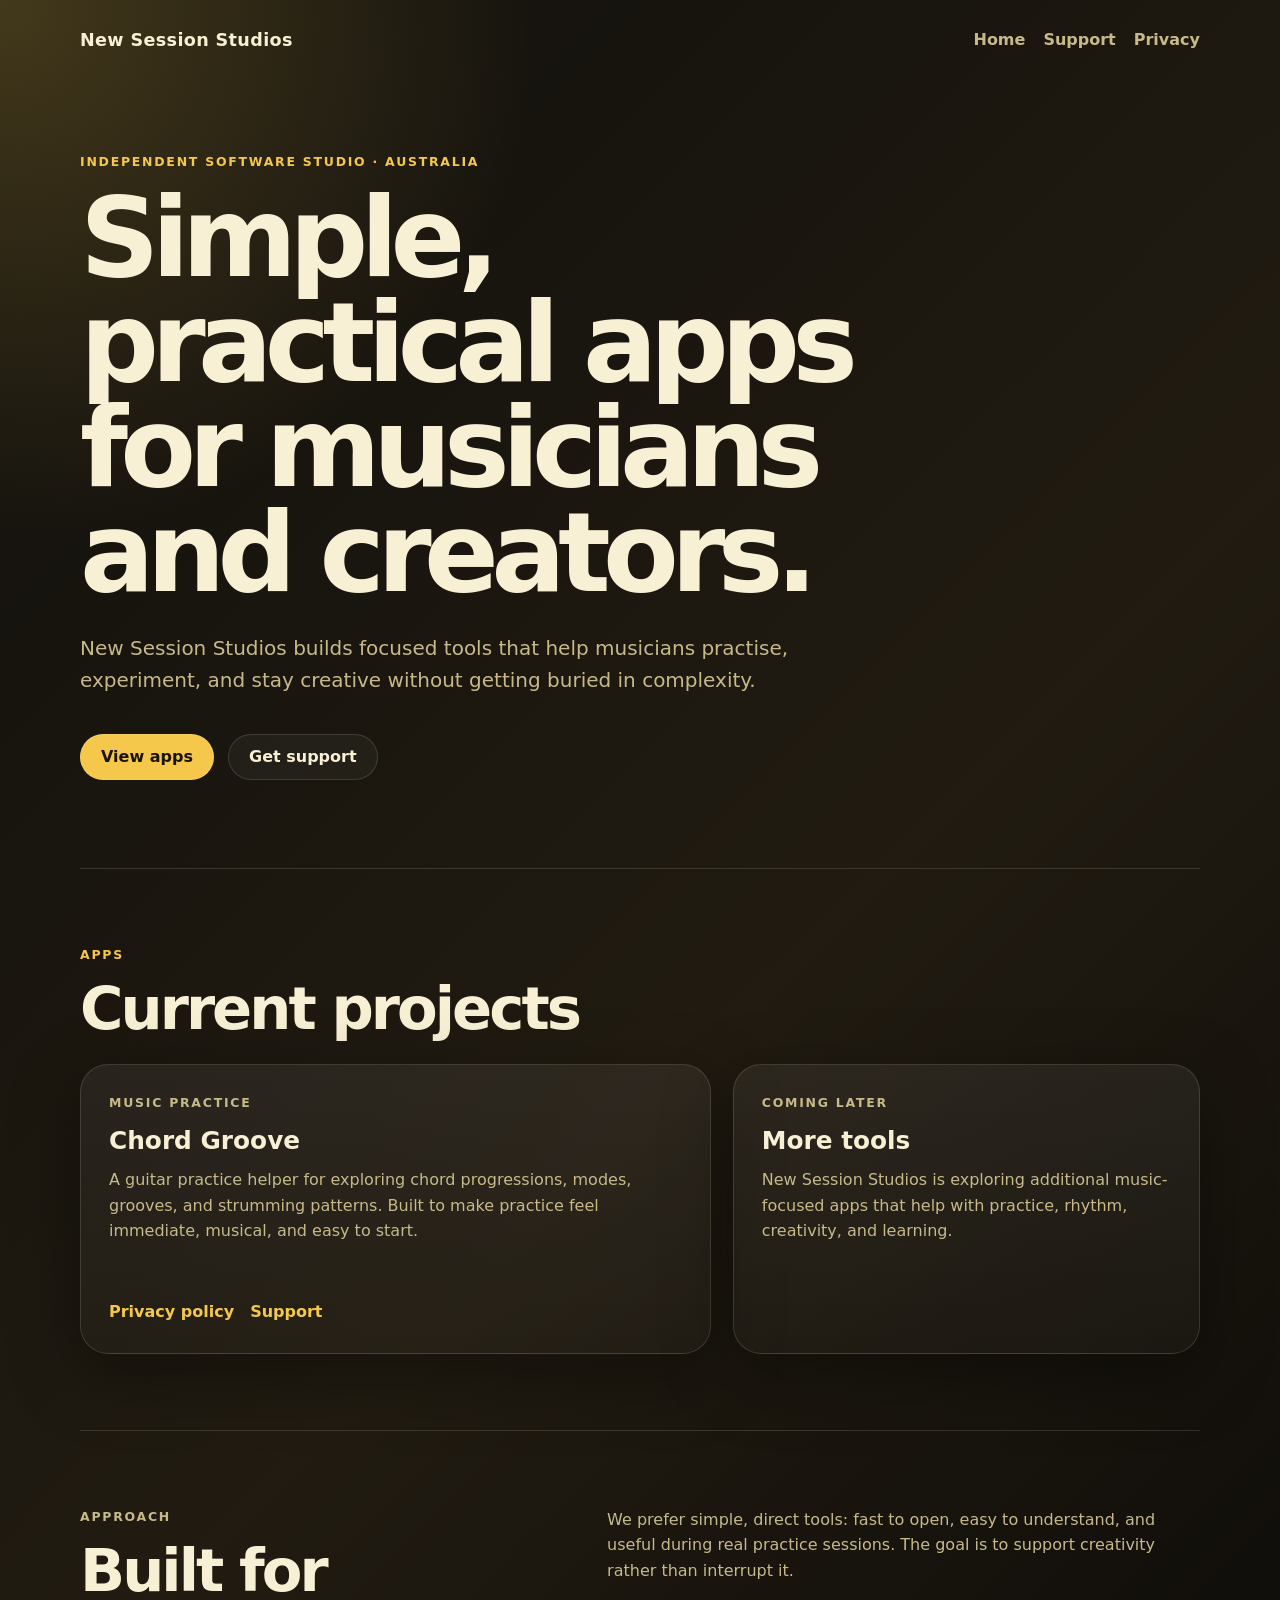
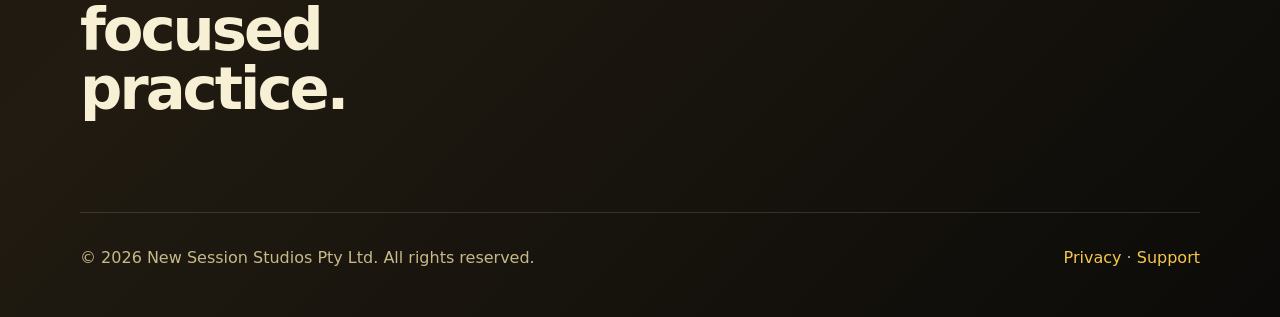
==== index.html @ 8f9f0a63 "initial push" ====
<!DOCTYPE html>
<html lang="en-AU">
<head>
  <meta charset="UTF-8" />
  <meta name="viewport" content="width=device-width, initial-scale=1.0" />
  <meta name="description" content="New Session Studios creates focused music practice tools and creative software for musicians." />
  <title>New Session Studios</title>
  <link rel="stylesheet" href="style.css" />
</head>
<body>
  <header class="site-header">
    <a class="brand" href="index.html">New Session Studios</a>
    <nav aria-label="Main navigation">
      <a href="index.html">Home</a>
      <a href="support.html">Support</a>
      <a href="privacy.html">Privacy</a>
    </nav>
  </header>

  <main>
    <section class="hero">
      <p class="eyebrow">Independent software studio · Australia</p>
      <h1>Simple, practical apps for musicians and creators.</h1>
      <p class="hero-copy">
        New Session Studios builds focused tools that help musicians practise, experiment, and stay creative without getting buried in complexity.
      </p>
      <div class="hero-actions">
        <a class="button primary" href="#apps">View apps</a>
        <a class="button secondary" href="support.html">Get support</a>
      </div>
    </section>

    <section id="apps" class="section">
      <div class="section-heading">
        <p class="eyebrow">Apps</p>
        <h2>Current projects</h2>
      </div>

      <div class="cards">
        <article class="card feature-card">
          <div>
            <p class="tag">Music practice</p>
            <h3>Chord Groove</h3>
            <p>
              A guitar practice helper for exploring chord progressions, modes, grooves, and strumming patterns.
              Built to make practice feel immediate, musical, and easy to start.
            </p>
          </div>
          <div class="card-links">
            <a href="chord-groove-privacy.html">Privacy policy</a>
            <a href="support.html">Support</a>
          </div>
        </article>

        <article class="card">
          <p class="tag">Coming later</p>
          <h3>More tools</h3>
          <p>
            New Session Studios is exploring additional music-focused apps that help with practice, rhythm, creativity, and learning.
          </p>
        </article>
      </div>
    </section>

    <section class="section split">
      <div>
        <p class="eyebrow">Approach</p>
        <h2>Built for focused practice.</h2>
      </div>
      <p>
        We prefer simple, direct tools: fast to open, easy to understand, and useful during real practice sessions.
        The goal is to support creativity rather than interrupt it.
      </p>
    </section>
  </main>

  <footer class="site-footer">
    <p>&copy; 2026 New Session Studios Pty Ltd. All rights reserved.</p>
    <p>
      <a href="privacy.html">Privacy</a>
      <span aria-hidden="true">·</span>
      <a href="support.html">Support</a>
    </p>
  </footer>
</body>
</html>
---- style.css ----
:root {
  --bg: #11100d;
  --panel: #1d1a14;
  --panel-light: #282318;
  --text: #f8f0d5;
  --muted: #c7b98a;
  --accent: #f5c84b;
  --accent-dark: #8b6819;
  --line: rgba(248, 240, 213, 0.14);
  --shadow: rgba(0, 0, 0, 0.35);
}

* {
  box-sizing: border-box;
}

body {
  margin: 0;
  font-family: Inter, ui-sans-serif, system-ui, -apple-system, BlinkMacSystemFont, "Segoe UI", sans-serif;
  background:
    radial-gradient(circle at top left, rgba(245, 200, 75, 0.22), transparent 34rem),
    linear-gradient(135deg, #11100d 0%, #211b11 55%, #0c0b09 100%);
  color: var(--text);
  line-height: 1.6;
}

a {
  color: var(--accent);
  text-decoration: none;
}

a:hover {
  text-decoration: underline;
}

.site-header,
.site-footer,
main {
  width: min(1120px, calc(100% - 40px));
  margin: 0 auto;
}

.site-header {
  display: flex;
  align-items: center;
  justify-content: space-between;
  gap: 24px;
  padding: 26px 0;
}

.brand {
  font-size: 1.1rem;
  font-weight: 800;
  letter-spacing: 0.02em;
  color: var(--text);
}

nav {
  display: flex;
  gap: 18px;
  flex-wrap: wrap;
}

nav a {
  color: var(--muted);
  font-weight: 650;
}

.hero {
  min-height: 68vh;
  display: grid;
  align-content: center;
  padding: 72px 0 88px;
}

.eyebrow,
.tag,
.updated {
  color: var(--accent);
  text-transform: uppercase;
  letter-spacing: 0.14em;
  font-size: 0.78rem;
  font-weight: 800;
  margin: 0 0 14px;
}

.updated {
  color: var(--muted);
  text-transform: none;
  letter-spacing: normal;
  font-weight: 600;
}

h1,
h2,
h3,
p {
  margin-top: 0;
}

h1 {
  font-size: clamp(3rem, 9vw, 6.9rem);
  line-height: 0.95;
  letter-spacing: -0.07em;
  max-width: 900px;
  margin-bottom: 26px;
}

h2 {
  font-size: clamp(2rem, 5vw, 3.7rem);
  line-height: 1;
  letter-spacing: -0.05em;
  margin-bottom: 18px;
}

h3 {
  font-size: 1.55rem;
  line-height: 1.15;
  margin-bottom: 12px;
}

.hero-copy {
  max-width: 720px;
  color: var(--muted);
  font-size: 1.25rem;
}

.hero-actions {
  display: flex;
  gap: 14px;
  flex-wrap: wrap;
  margin-top: 18px;
}

.button {
  display: inline-flex;
  align-items: center;
  justify-content: center;
  min-height: 46px;
  padding: 0 20px;
  border-radius: 999px;
  font-weight: 800;
  border: 1px solid var(--line);
}

.button.primary {
  background: var(--accent);
  color: #1a1406;
}

.button.secondary {
  background: rgba(255, 255, 255, 0.04);
  color: var(--text);
}

.section {
  padding: 76px 0;
  border-top: 1px solid var(--line);
}

.section-heading {
  margin-bottom: 26px;
}

.cards {
  display: grid;
  grid-template-columns: 1.35fr 1fr;
  gap: 22px;
}

.card,
.support-box {
  background: linear-gradient(180deg, rgba(255, 255, 255, 0.06), rgba(255, 255, 255, 0.025));
  border: 1px solid var(--line);
  border-radius: 28px;
  padding: 28px;
  box-shadow: 0 22px 70px var(--shadow);
}

.feature-card {
  min-height: 290px;
  display: flex;
  flex-direction: column;
  justify-content: space-between;
}

.card p,
.content-page p,
.split p {
  color: var(--muted);
}

.card-links {
  display: flex;
  gap: 16px;
  flex-wrap: wrap;
  margin-top: 18px;
  font-weight: 750;
}

.split {
  display: grid;
  grid-template-columns: 0.9fr 1.1fr;
  gap: 42px;
  align-items: start;
}

.content-page {
  max-width: 820px;
  padding: 70px 0 90px;
}

.content-page h1 {
  font-size: clamp(2.6rem, 7vw, 5rem);
  max-width: 760px;
}

.content-page h2 {
  font-size: 1.45rem;
  letter-spacing: -0.02em;
  margin-top: 34px;
}

.support-box {
  margin: 26px 0;
}

.site-footer {
  display: flex;
  justify-content: space-between;
  gap: 20px;
  flex-wrap: wrap;
  padding: 32px 0 46px;
  color: var(--muted);
  border-top: 1px solid var(--line);
}

.site-footer p {
  margin: 0;
}

@media (max-width: 760px) {
  .site-header {
    align-items: flex-start;
    flex-direction: column;
  }

  .hero {
    min-height: auto;
    padding: 48px 0 72px;
  }

  .cards,
  .split {
    grid-template-columns: 1fr;
  }

  .site-header,
  .site-footer,
  main {
    width: min(100% - 28px, 1120px);
  }
}
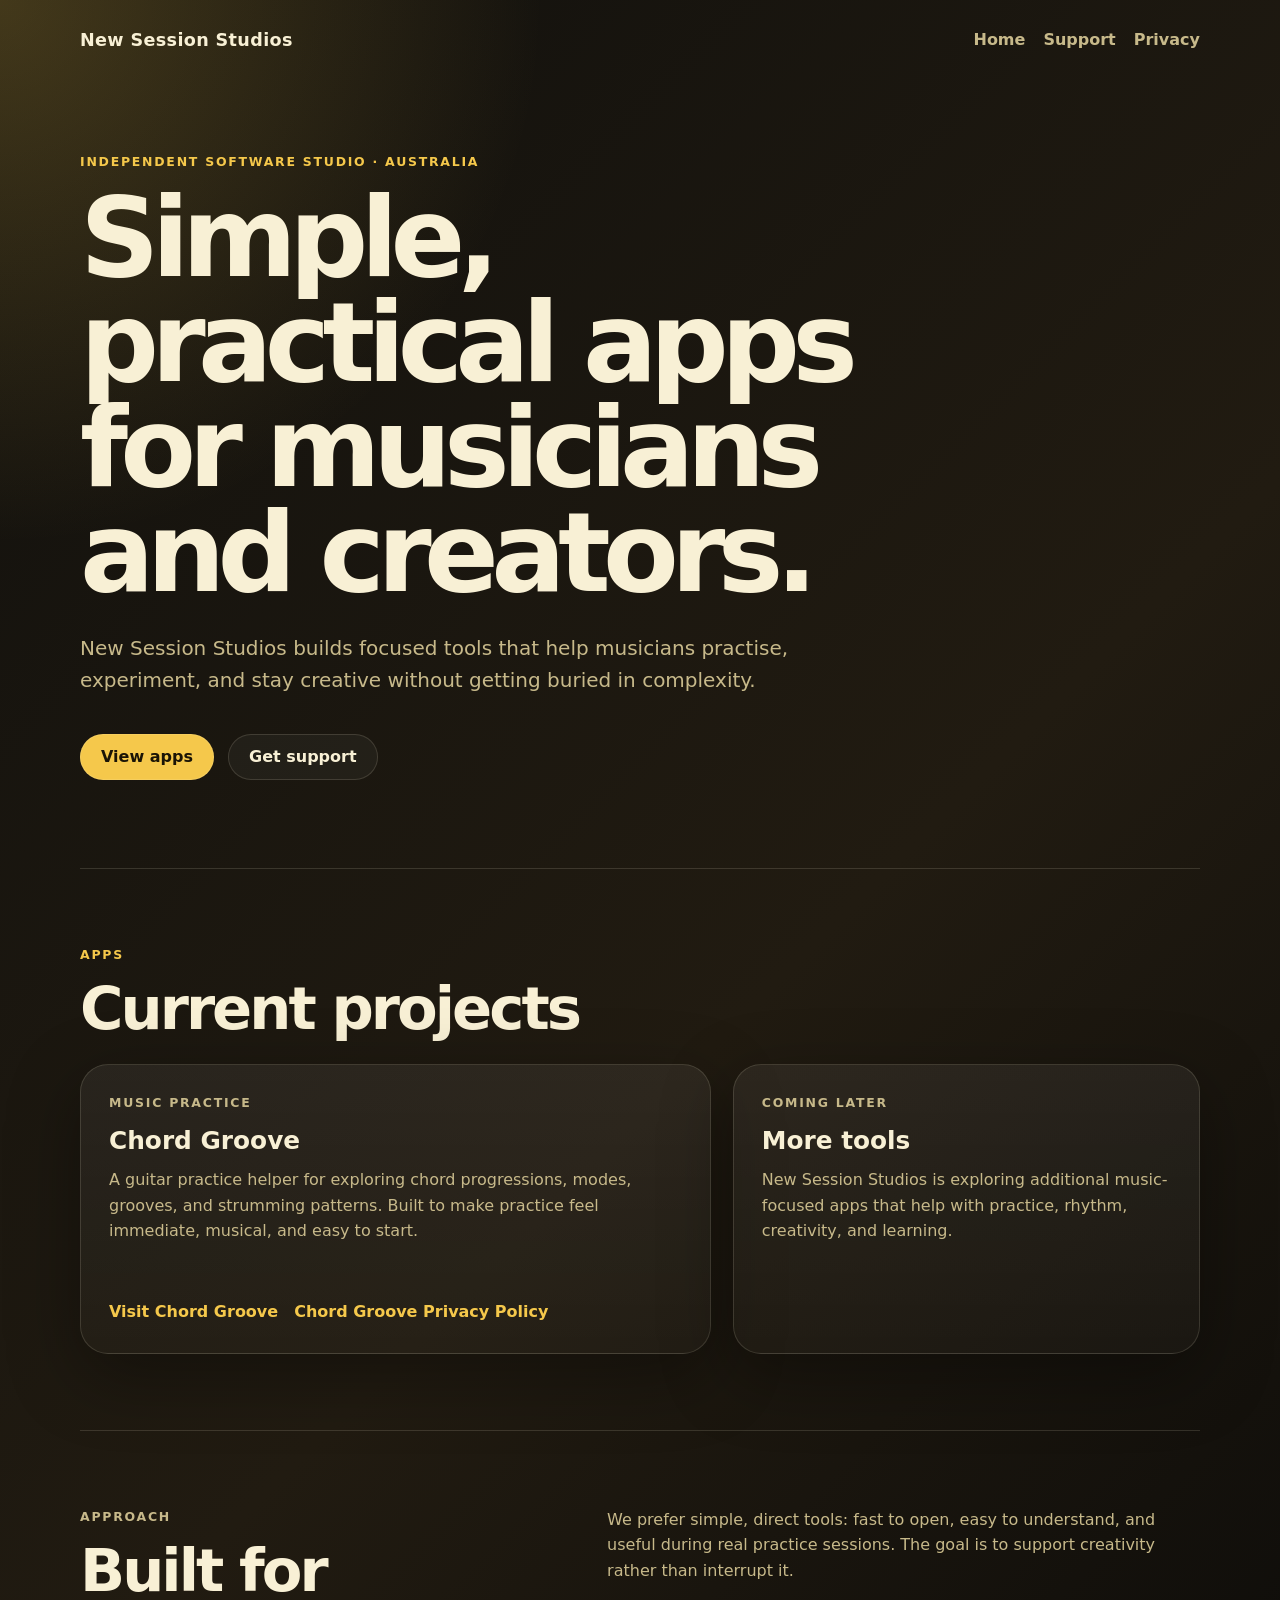
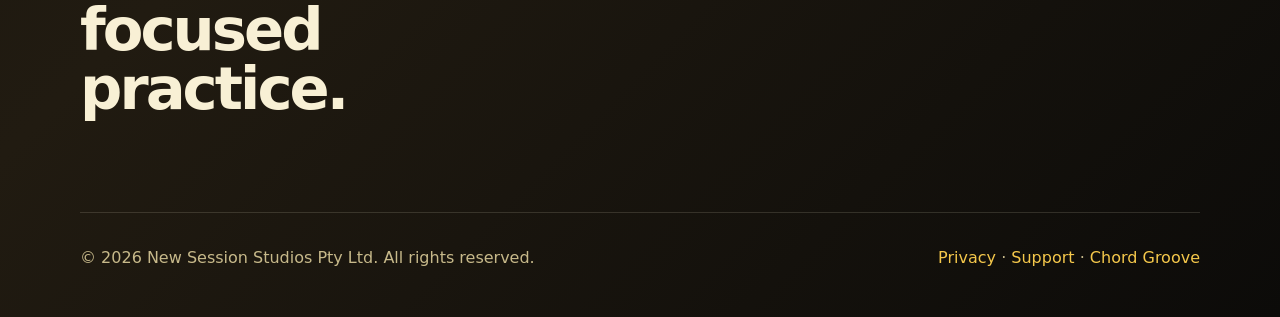
==== commit e558f1f6: "updated chord groove links" ====
--- a/index.html
+++ b/index.html
@@ -46,9 +46,10 @@
               Built to make practice feel immediate, musical, and easy to start.
             </p>
           </div>
+
           <div class="card-links">
-            <a href="chord-groove-privacy.html">Privacy policy</a>
-            <a href="support.html">Support</a>
+            <a href="https://chordgroove.app">Visit Chord Groove</a>
+            <a href="https://chordgroove.app/privacy.html">Chord Groove Privacy Policy</a>
           </div>
         </article>
 
@@ -80,7 +81,9 @@
       <a href="privacy.html">Privacy</a>
       <span aria-hidden="true">·</span>
       <a href="support.html">Support</a>
+      <span aria-hidden="true">·</span>
+      <a href="https://chordgroove.app">Chord Groove</a>
     </p>
   </footer>
 </body>
-</html>
+</html>
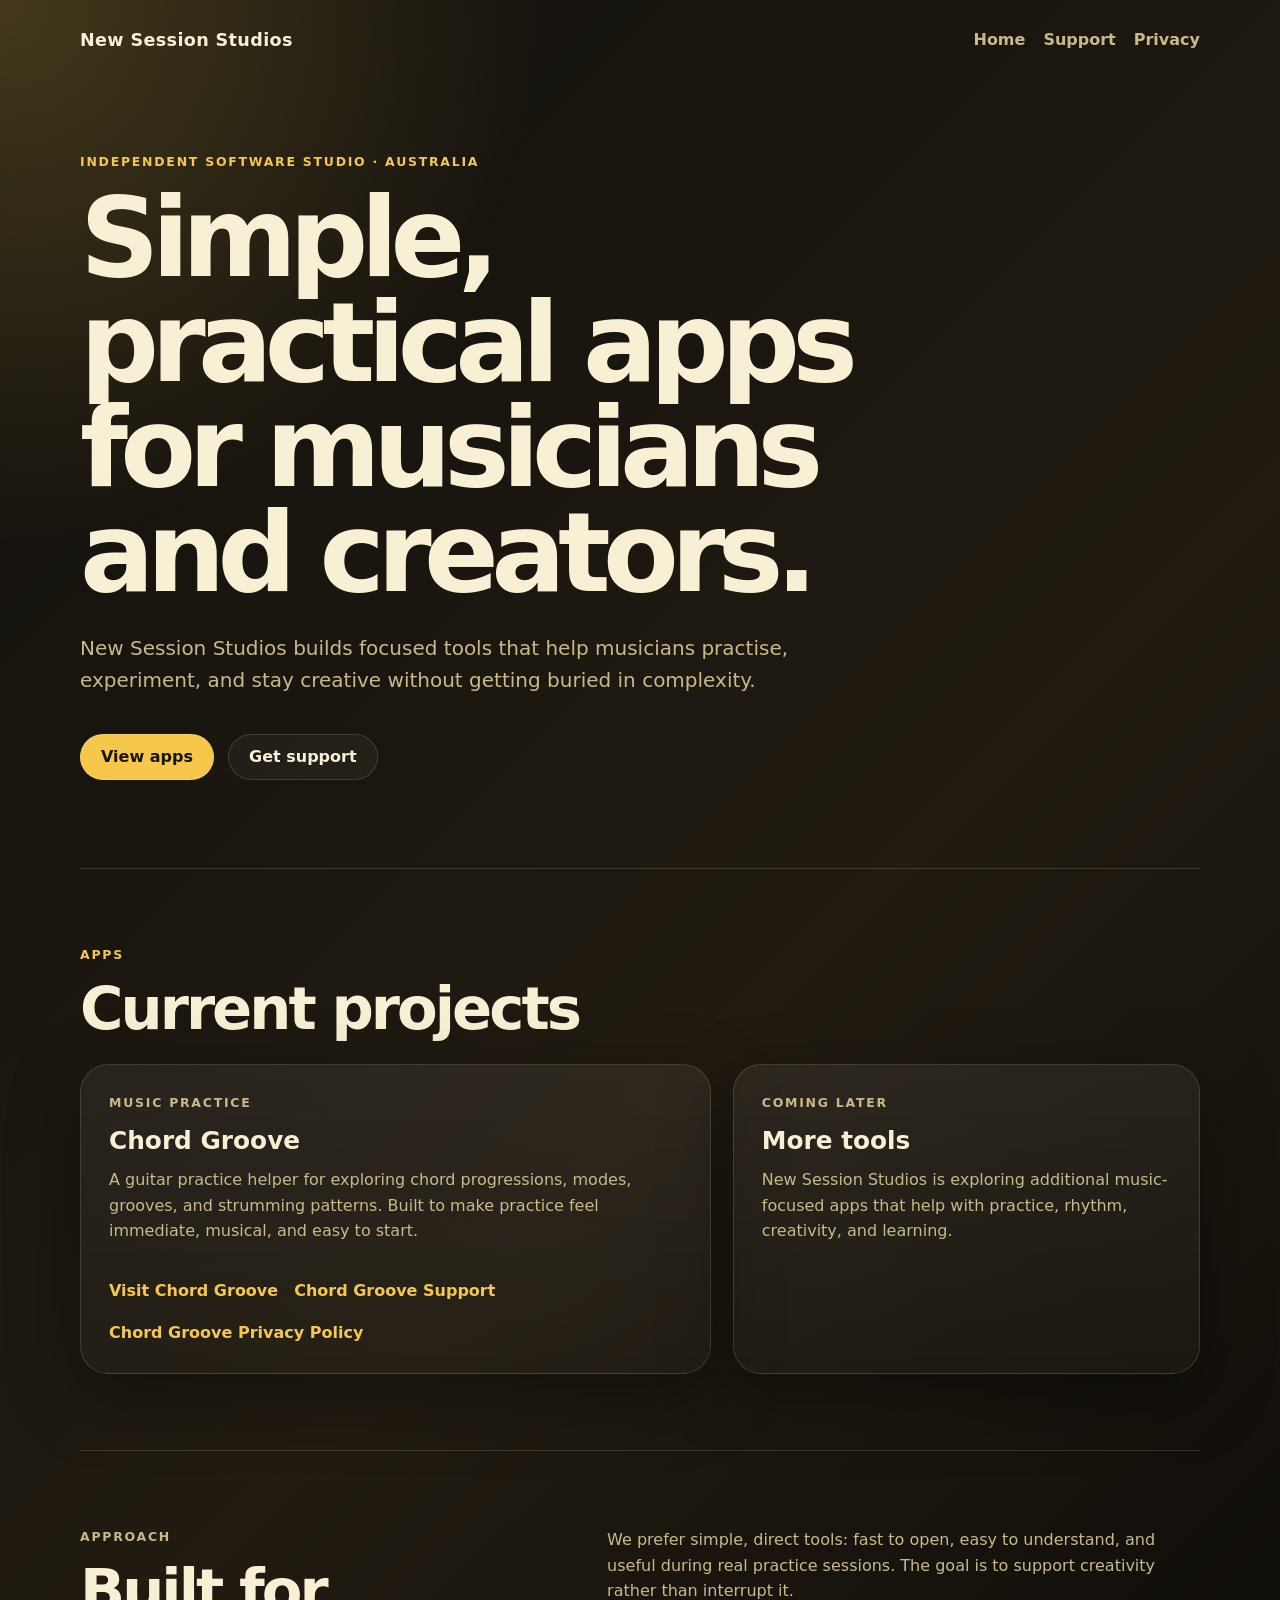
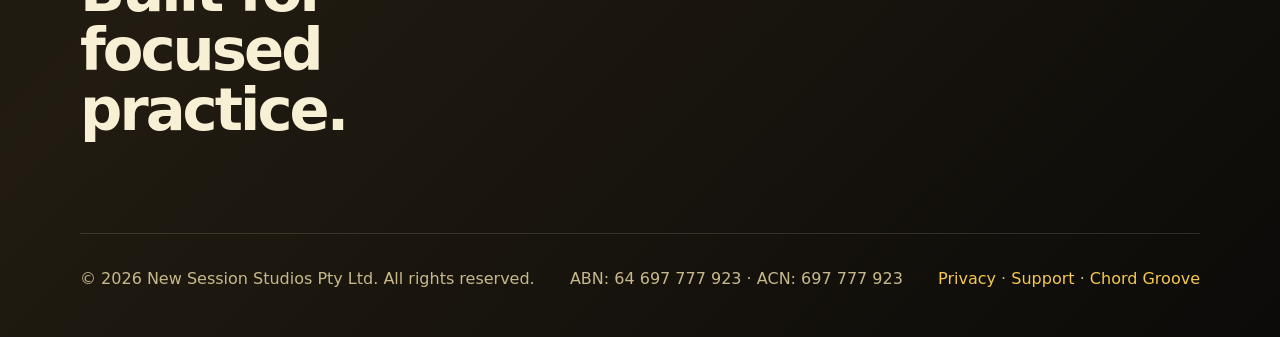
==== commit 15b4df24: "added abn acn" ====
--- a/index.html
+++ b/index.html
@@ -49,6 +49,7 @@
 
           <div class="card-links">
             <a href="https://chordgroove.app">Visit Chord Groove</a>
+            <a href="https://chordgroove.app/support.html">Chord Groove Support</a>
             <a href="https://chordgroove.app/privacy.html">Chord Groove Privacy Policy</a>
           </div>
         </article>
@@ -76,8 +77,15 @@
   </main>
 
   <footer class="site-footer">
-    <p>&copy; 2026 New Session Studios Pty Ltd. All rights reserved.</p>
     <p>
+    &copy; 2026 New Session Studios Pty Ltd. All rights reserved.
+  </p>
+  <p>
+    ABN: 64 697 777 923
+    <span aria-hidden="true">·</span>
+    ACN: 697 777 923
+  </p>
+  <p>
       <a href="privacy.html">Privacy</a>
       <span aria-hidden="true">·</span>
       <a href="support.html">Support</a>
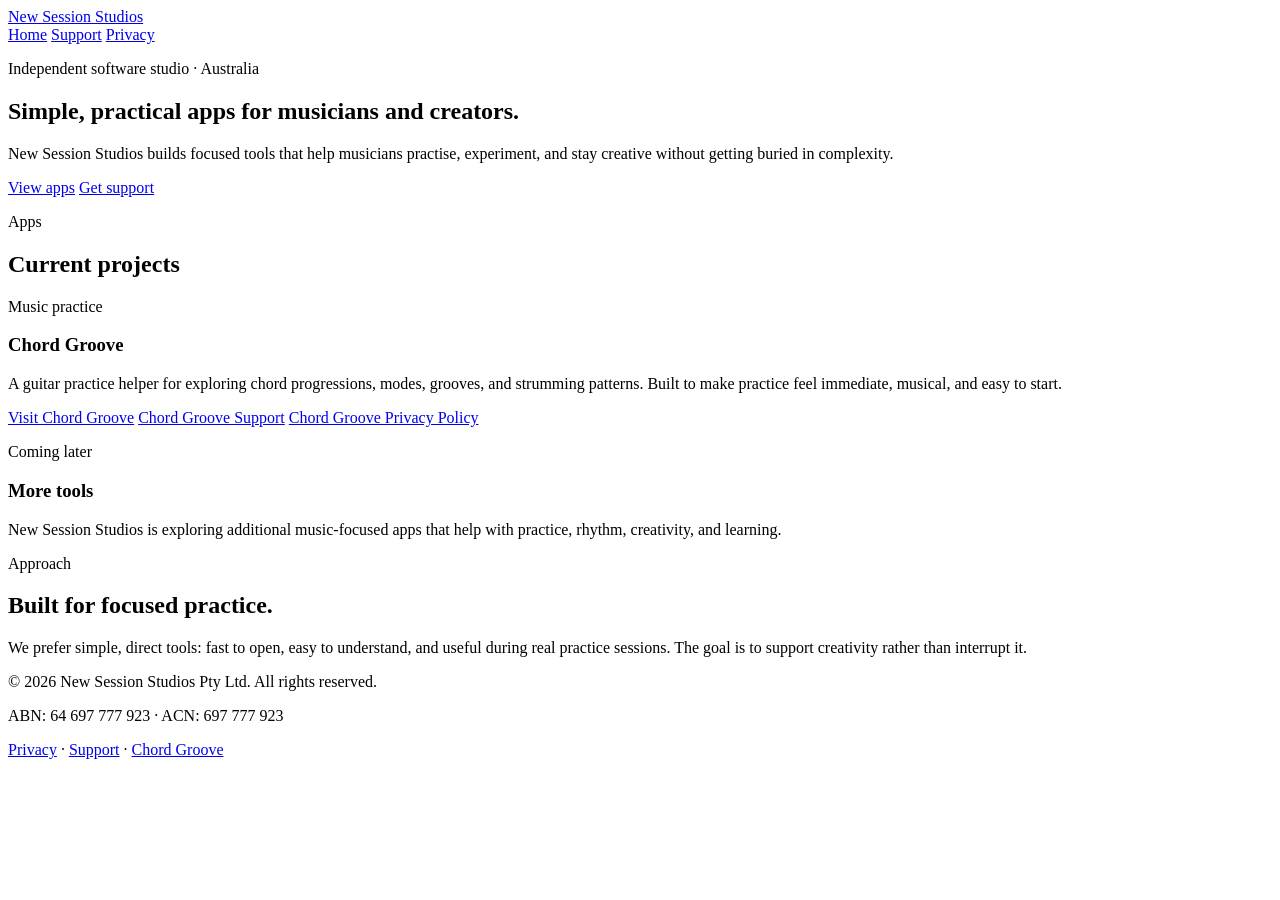
==== commit 2b96c3fc: "added favicon3" ====
--- a/index.html
+++ b/index.html
@@ -1,11 +1,16 @@
 <!DOCTYPE html>
 <html lang="en-AU">
 <head>
+  <title>New Session Studios</title>
   <meta charset="UTF-8" />
   <meta name="viewport" content="width=device-width, initial-scale=1.0" />
   <meta name="description" content="New Session Studios creates focused music practice tools and creative software for musicians." />
-  <title>New Session Studios</title>
-  <link rel="stylesheet" href="style.css" />
+  <meta name="theme-color" content="#111827">
+  <link rel="icon" type="image/x-icon" href="/favicon.ico">
+  <link rel="icon" type="image/png" sizes="32x32" href="/favicon-32x32.png">
+  <link rel="icon" type="image/png" sizes="16x16" href="/favicon-16x16.png">
+  <link rel="apple-touch-icon" sizes="180x180" href="/apple-touch-icon.png">
+  <link rel="manifest" href="/site.webmanifest">
 </head>
 <body>
   <header class="site-header">
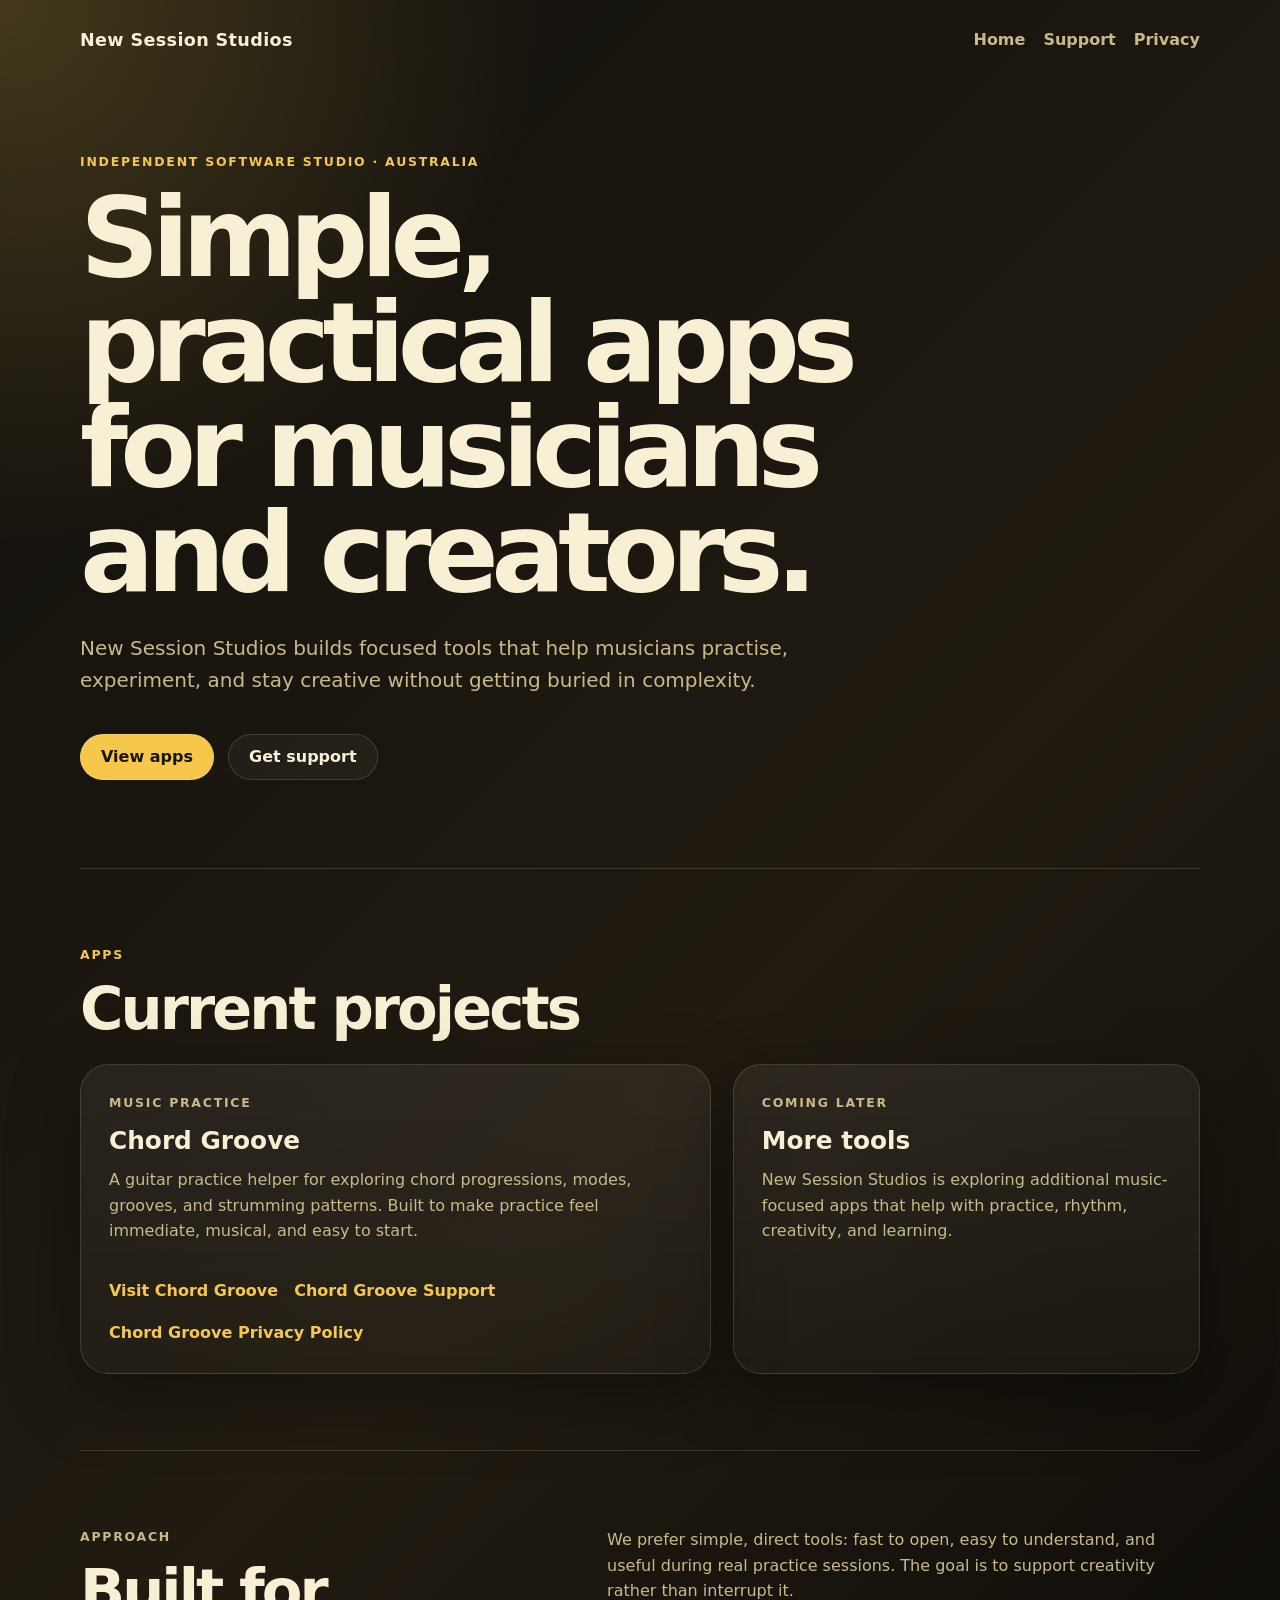
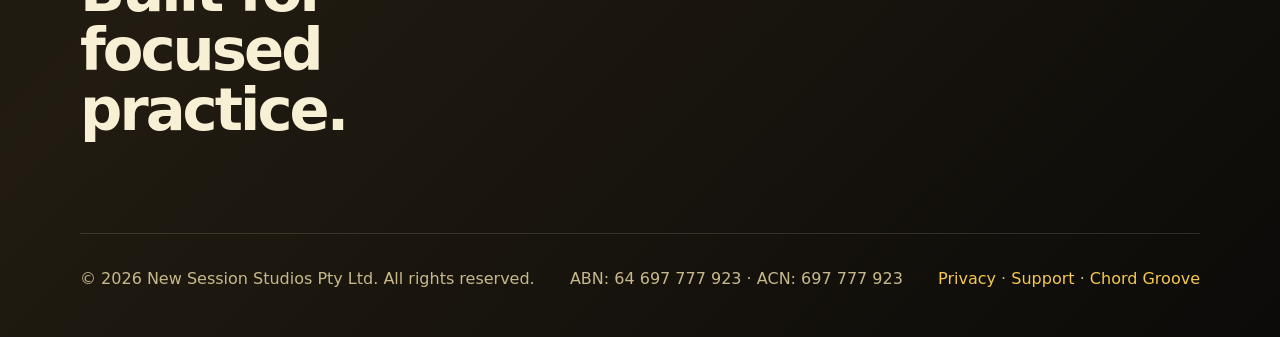
==== commit ad16c57c: "added favicon4" ====
--- a/index.html
+++ b/index.html
@@ -11,6 +11,7 @@
   <link rel="icon" type="image/png" sizes="16x16" href="/favicon-16x16.png">
   <link rel="apple-touch-icon" sizes="180x180" href="/apple-touch-icon.png">
   <link rel="manifest" href="/site.webmanifest">
+  <link rel="stylesheet" href="style.css">
 </head>
 <body>
   <header class="site-header">
--- a/style.css
+++ b/style.css
@@ -0,0 +1,263 @@
+:root {
+  --bg: #11100d;
+  --panel: #1d1a14;
+  --panel-light: #282318;
+  --text: #f8f0d5;
+  --muted: #c7b98a;
+  --accent: #f5c84b;
+  --accent-dark: #8b6819;
+  --line: rgba(248, 240, 213, 0.14);
+  --shadow: rgba(0, 0, 0, 0.35);
+}
+
+* {
+  box-sizing: border-box;
+}
+
+body {
+  margin: 0;
+  font-family: Inter, ui-sans-serif, system-ui, -apple-system, BlinkMacSystemFont, "Segoe UI", sans-serif;
+  background:
+    radial-gradient(circle at top left, rgba(245, 200, 75, 0.22), transparent 34rem),
+    linear-gradient(135deg, #11100d 0%, #211b11 55%, #0c0b09 100%);
+  color: var(--text);
+  line-height: 1.6;
+}
+
+a {
+  color: var(--accent);
+  text-decoration: none;
+}
+
+a:hover {
+  text-decoration: underline;
+}
+
+.site-header,
+.site-footer,
+main {
+  width: min(1120px, calc(100% - 40px));
+  margin: 0 auto;
+}
+
+.site-header {
+  display: flex;
+  align-items: center;
+  justify-content: space-between;
+  gap: 24px;
+  padding: 26px 0;
+}
+
+.brand {
+  font-size: 1.1rem;
+  font-weight: 800;
+  letter-spacing: 0.02em;
+  color: var(--text);
+}
+
+nav {
+  display: flex;
+  gap: 18px;
+  flex-wrap: wrap;
+}
+
+nav a {
+  color: var(--muted);
+  font-weight: 650;
+}
+
+.hero {
+  min-height: 68vh;
+  display: grid;
+  align-content: center;
+  padding: 72px 0 88px;
+}
+
+.eyebrow,
+.tag,
+.updated {
+  color: var(--accent);
+  text-transform: uppercase;
+  letter-spacing: 0.14em;
+  font-size: 0.78rem;
+  font-weight: 800;
+  margin: 0 0 14px;
+}
+
+.updated {
+  color: var(--muted);
+  text-transform: none;
+  letter-spacing: normal;
+  font-weight: 600;
+}
+
+h1,
+h2,
+h3,
+p {
+  margin-top: 0;
+}
+
+h1 {
+  font-size: clamp(3rem, 9vw, 6.9rem);
+  line-height: 0.95;
+  letter-spacing: -0.07em;
+  max-width: 900px;
+  margin-bottom: 26px;
+}
+
+h2 {
+  font-size: clamp(2rem, 5vw, 3.7rem);
+  line-height: 1;
+  letter-spacing: -0.05em;
+  margin-bottom: 18px;
+}
+
+h3 {
+  font-size: 1.55rem;
+  line-height: 1.15;
+  margin-bottom: 12px;
+}
+
+.hero-copy {
+  max-width: 720px;
+  color: var(--muted);
+  font-size: 1.25rem;
+}
+
+.hero-actions {
+  display: flex;
+  gap: 14px;
+  flex-wrap: wrap;
+  margin-top: 18px;
+}
+
+.button {
+  display: inline-flex;
+  align-items: center;
+  justify-content: center;
+  min-height: 46px;
+  padding: 0 20px;
+  border-radius: 999px;
+  font-weight: 800;
+  border: 1px solid var(--line);
+}
+
+.button.primary {
+  background: var(--accent);
+  color: #1a1406;
+}
+
+.button.secondary {
+  background: rgba(255, 255, 255, 0.04);
+  color: var(--text);
+}
+
+.section {
+  padding: 76px 0;
+  border-top: 1px solid var(--line);
+}
+
+.section-heading {
+  margin-bottom: 26px;
+}
+
+.cards {
+  display: grid;
+  grid-template-columns: 1.35fr 1fr;
+  gap: 22px;
+}
+
+.card,
+.support-box {
+  background: linear-gradient(180deg, rgba(255, 255, 255, 0.06), rgba(255, 255, 255, 0.025));
+  border: 1px solid var(--line);
+  border-radius: 28px;
+  padding: 28px;
+  box-shadow: 0 22px 70px var(--shadow);
+}
+
+.feature-card {
+  min-height: 290px;
+  display: flex;
+  flex-direction: column;
+  justify-content: space-between;
+}
+
+.card p,
+.content-page p,
+.split p {
+  color: var(--muted);
+}
+
+.card-links {
+  display: flex;
+  gap: 16px;
+  flex-wrap: wrap;
+  margin-top: 18px;
+  font-weight: 750;
+}
+
+.split {
+  display: grid;
+  grid-template-columns: 0.9fr 1.1fr;
+  gap: 42px;
+  align-items: start;
+}
+
+.content-page {
+  max-width: 820px;
+  padding: 70px 0 90px;
+}
+
+.content-page h1 {
+  font-size: clamp(2.6rem, 7vw, 5rem);
+  max-width: 760px;
+}
+
+.content-page h2 {
+  font-size: 1.45rem;
+  letter-spacing: -0.02em;
+  margin-top: 34px;
+}
+
+.support-box {
+  margin: 26px 0;
+}
+
+.site-footer {
+  display: flex;
+  justify-content: space-between;
+  gap: 20px;
+  flex-wrap: wrap;
+  padding: 32px 0 46px;
+  color: var(--muted);
+  border-top: 1px solid var(--line);
+}
+
+.site-footer p {
+  margin: 0;
+}
+
+@media (max-width: 760px) {
+  .site-header {
+    align-items: flex-start;
+    flex-direction: column;
+  }
+
+  .hero {
+    min-height: auto;
+    padding: 48px 0 72px;
+  }
+
+  .cards,
+  .split {
+    grid-template-columns: 1fr;
+  }
+
+  .site-header,
+  .site-footer,
+  main {
+    width: min(100% - 28px, 1120px);
+  }
+}
